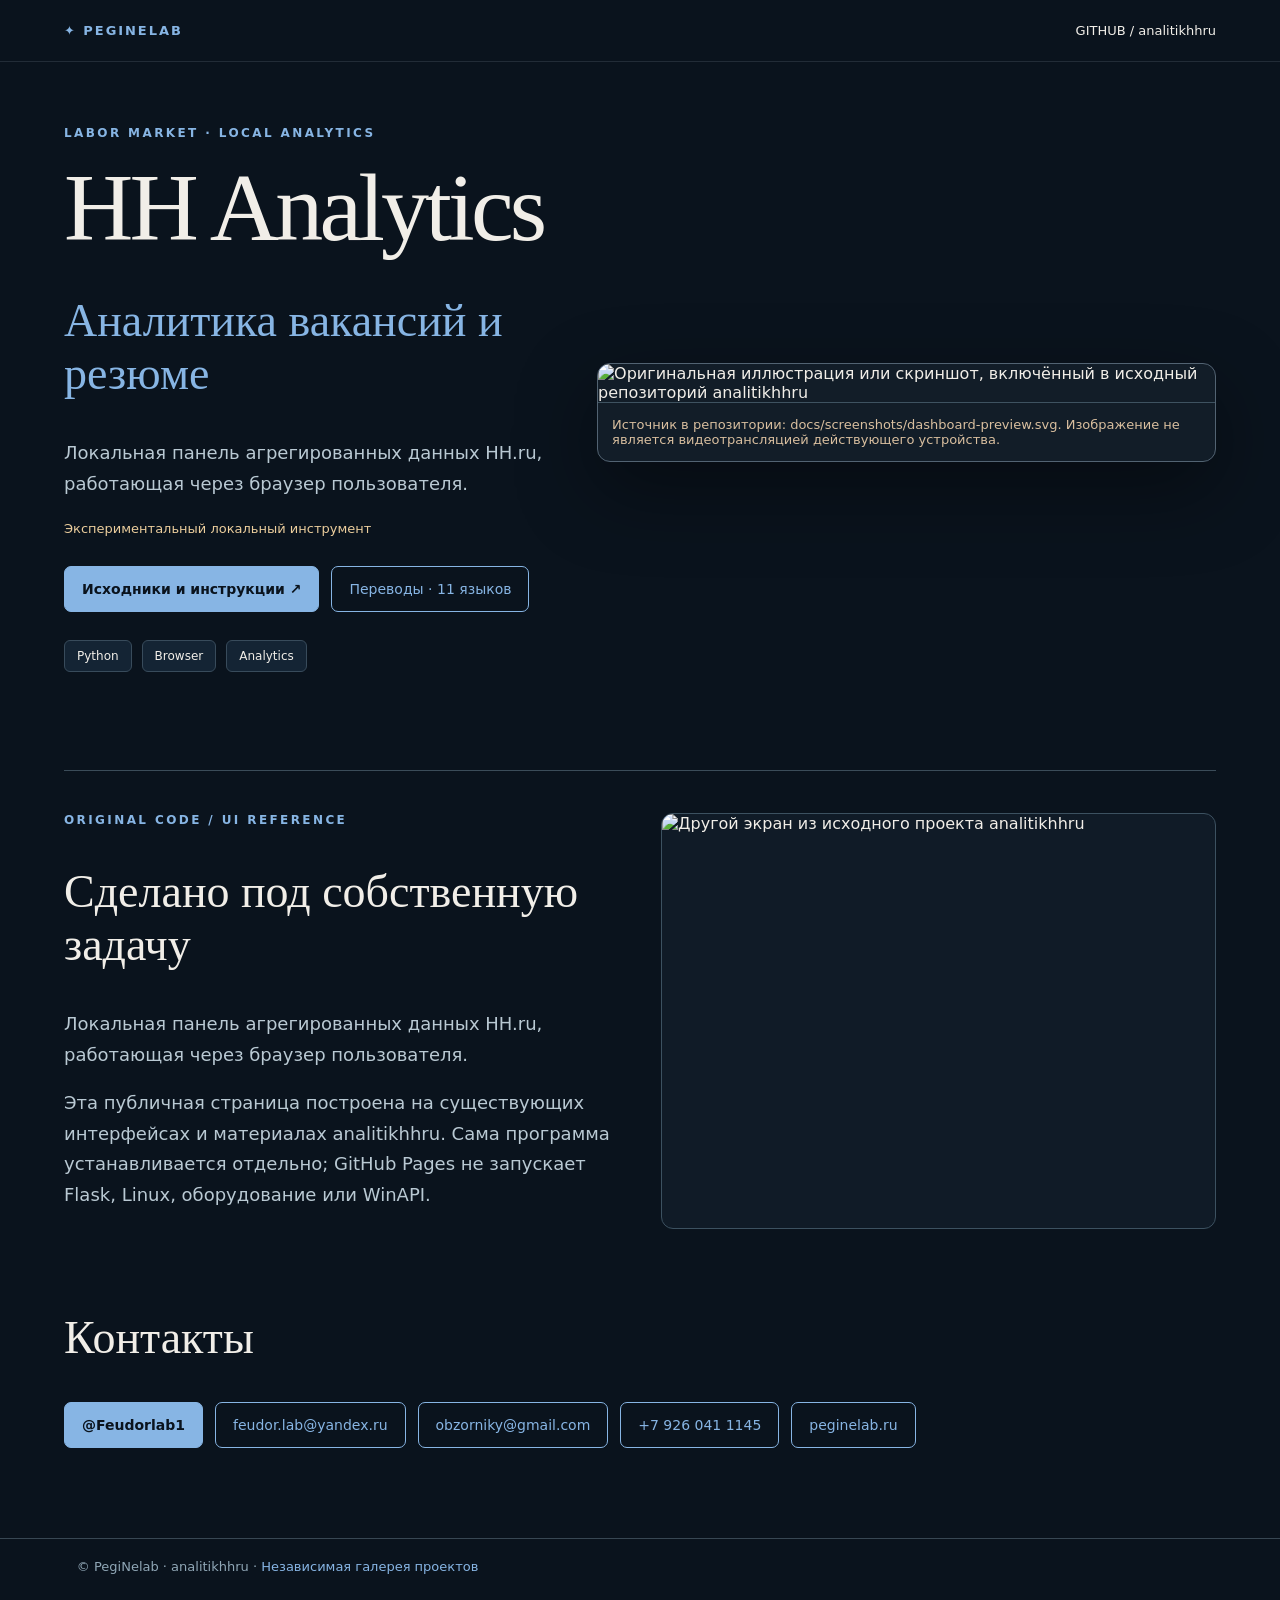
==== docs/index.html @ 3eb94704 "feat(pages): independent real UI source showcase with original screenshots and brand" ====
<!doctype html><html lang="ru"><head><meta charset="utf-8"><meta name="viewport" content="width=device-width,initial-scale=1"><title>HH Analytics — Аналитика вакансий и резюме | PegiNelab</title><meta name="description" content="Локальная панель агрегированных данных HH.ru, работающая через браузер пользователя."><meta name="robots" content="index,follow,max-image-preview:large"><link rel="canonical" href="https://musikfed.github.io/analitikhhru/"><style>
:root{--accent:#87b5e4;--bg:#0a131d;color:#f1eee8;background:var(--bg);font-family:system-ui,-apple-system,Segoe UI,sans-serif}*{box-sizing:border-box}body{margin:0}header{padding:23px clamp(20px,5vw,70px);border-bottom:1px solid #65718044;display:flex;gap:25px;justify-content:space-between;align-items:center}a{color:inherit;text-decoration:none}header strong{letter-spacing:.15em;color:var(--accent)}header a{font-size:13px}main{max-width:1340px;margin:auto;padding:clamp(22px,5vw,75px)}.eyebrow{font-size:12px;letter-spacing:.2em;color:var(--accent);font-weight:700}h1{font:400 clamp(50px,7.5vw,100px)/1 Georgia,serif;letter-spacing:-.04em;margin:20px 0}h2{font:400 clamp(27px,4vw,46px) Georgia,serif}p{line-height:1.7;color:#b9c9d3;font-size:18px}.hero{display:grid;grid-template-columns:1fr 1.25fr;align-items:center;gap:38px}.screen{background:#121d28;border:1px solid #526372;border-radius:13px;overflow:hidden;box-shadow:0 28px 80px #0006}.screen img{display:block;width:100%;height:auto;object-fit:contain}.screen-caption{font-size:13px;color:#d9bf9f;border-top:1px solid #3e5260;padding:14px}.buttons{display:flex;flex-wrap:wrap;gap:12px;margin:26px 0}.buttons a{border:1px solid var(--accent);border-radius:7px;padding:14px 17px;color:var(--accent);font-size:14px}.buttons a:first-child{background:var(--accent);color:var(--bg);font-weight:bold}.tags{display:flex;gap:10px;flex-wrap:wrap;margin:28px 0}.tags span{padding:8px 12px;border:1px solid #384b5b;background:#142434;border-radius:6px;font-size:12px}.more{border-top:1px solid #3b4c59;margin:70px 0 40px;padding:42px 0;display:grid;grid-template-columns:1fr 1fr;gap:42px}.second{width:100%;height:auto;max-height:510px;object-fit:contain;border:1px solid #3c5160;border-radius:12px;background:#101b27}footer{padding:20px 6vw 34px;color:#90a7b6;font-size:13px;border-top:1px solid #384753}footer a{color:var(--accent)}@media(max-width:900px){.hero,.more{grid-template-columns:1fr}}@media(max-width:600px){header{flex-wrap:wrap}} 
</style></head><body><header><a href="https://peginelab.ru/"><strong>✦ PEGINELAB</strong></a><a href="https://github.com/musikfed/analitikhhru">GITHUB / analitikhhru</a></header>
<main><section class="hero"><div><div class="eyebrow">LABOR MARKET · LOCAL ANALYTICS</div><h1>HH Analytics</h1><h2 style="color:var(--accent)">Аналитика вакансий и резюме</h2><p>Локальная панель агрегированных данных HH.ru, работающая через браузер пользователя.</p><p style="font-size:13px;color:#ecce9d">Экспериментальный локальный инструмент</p><div class="buttons"><a href="https://github.com/musikfed/analitikhhru">Исходники и инструкции ↗</a><a href="https://musikfed.github.io/view_my_prj/projects/analitikhhru/">Переводы · 11 языков</a></div><div class="tags"><span>Python</span><span>Browser</span><span>Analytics</span></div></div><div class="screen"><img src="https://raw.githubusercontent.com/musikfed/analitikhhru/main/webui%20%281%29.png" alt="Оригинальная иллюстрация или скриншот, включённый в исходный репозиторий analitikhhru"><div class="screen-caption">Источник в репозитории: docs/screenshots/dashboard-preview.svg. Изображение не является видеотрансляцией действующего устройства.</div></div></section>
<section class="more"><div><div class="eyebrow">ORIGINAL CODE / UI REFERENCE</div><h2>Сделано под собственную задачу</h2><p>Локальная панель агрегированных данных HH.ru, работающая через браузер пользователя.</p><p>Эта публичная страница построена на существующих интерфейсах и материалах analitikhhru. Сама программа устанавливается отдельно; GitHub Pages не запускает Flask, Linux, оборудование или WinAPI.</p></div><img class="second" src="https://raw.githubusercontent.com/musikfed/analitikhhru/main/webui%20%282%29.png" alt="Другой экран из исходного проекта analitikhhru" loading="lazy"></section>
<section><h2>Контакты</h2><div class="buttons"><a href="https://t.me/Feudorlab1">@Feudorlab1</a><a href="mailto:feudor.lab@yandex.ru">feudor.lab@yandex.ru</a><a href="mailto:obzorniky@gmail.com">obzorniky@gmail.com</a><a href="tel:+79260411145">+7 926 041 1145</a><a href="https://peginelab.ru/">peginelab.ru</a></div></section></main><footer>© PegiNelab · analitikhhru · <a href="https://musikfed.github.io/view_my_prj/">Независимая галерея проектов</a></footer></body></html>
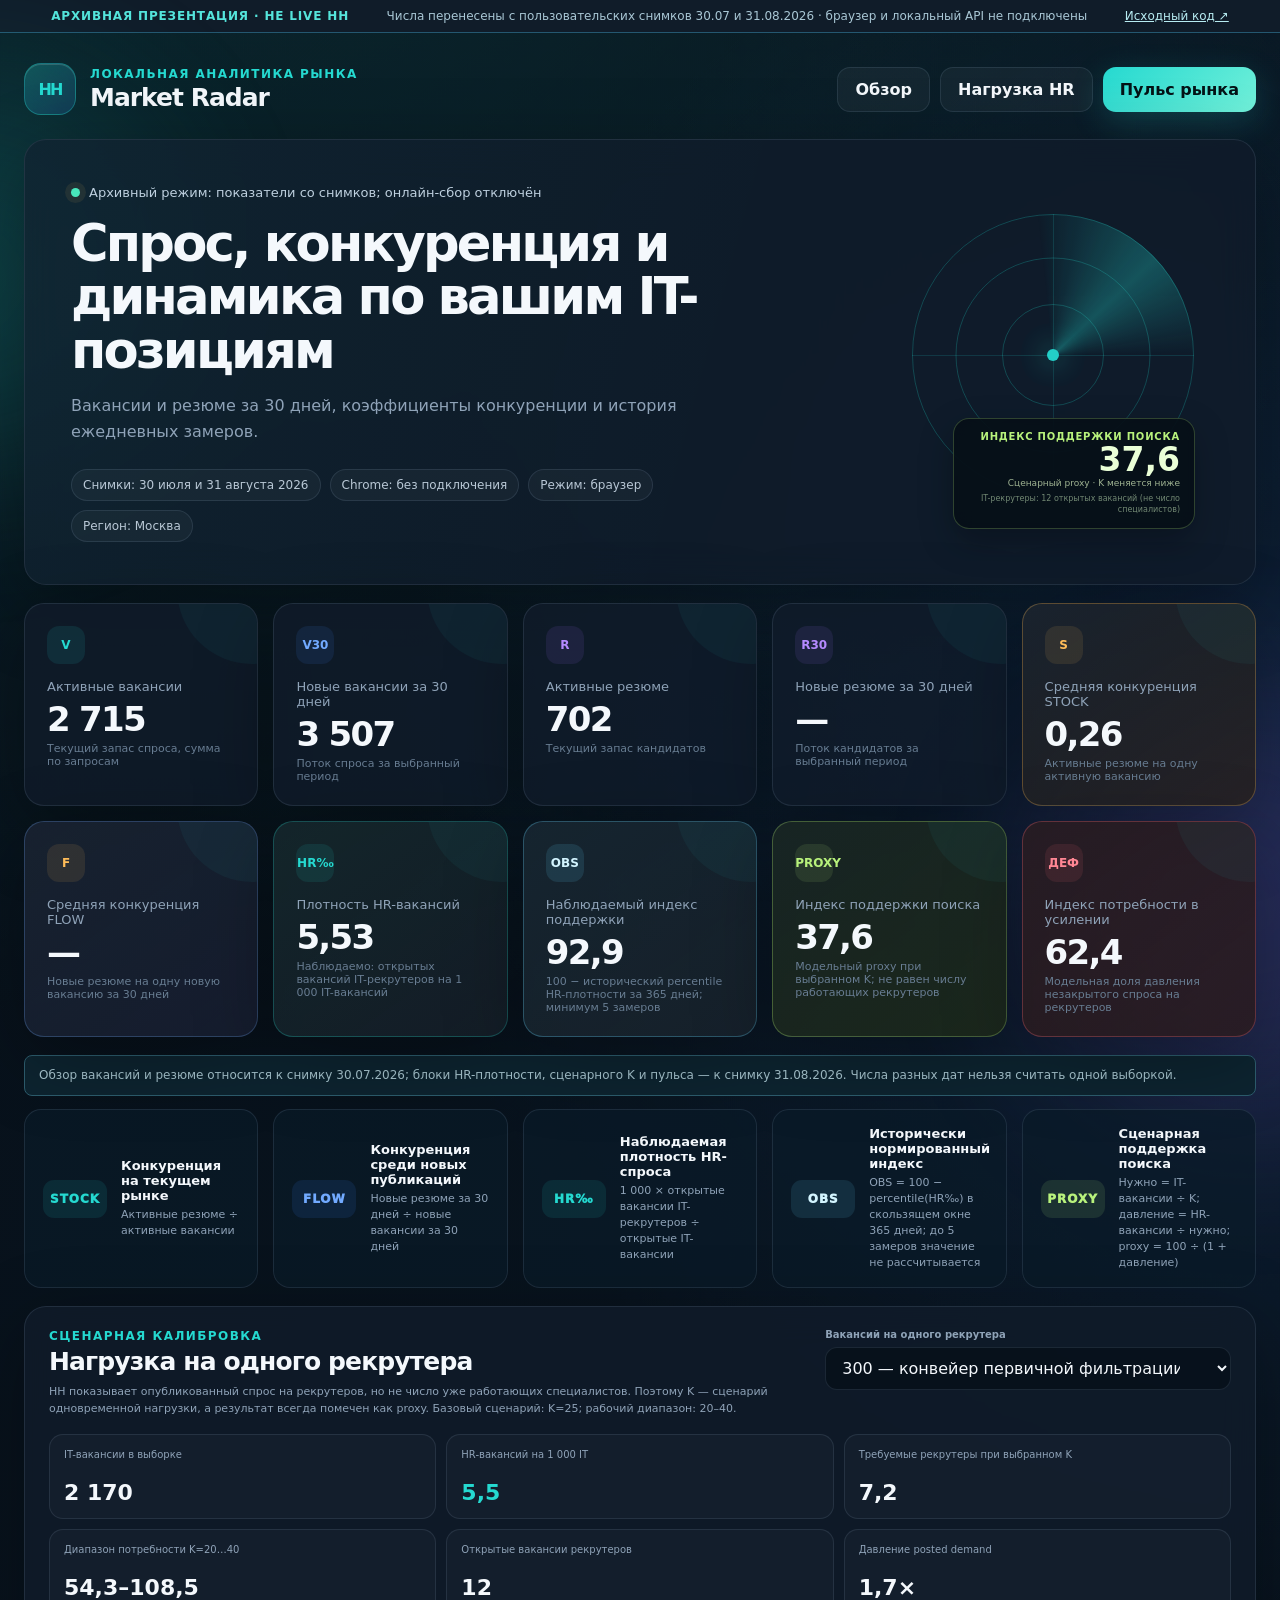
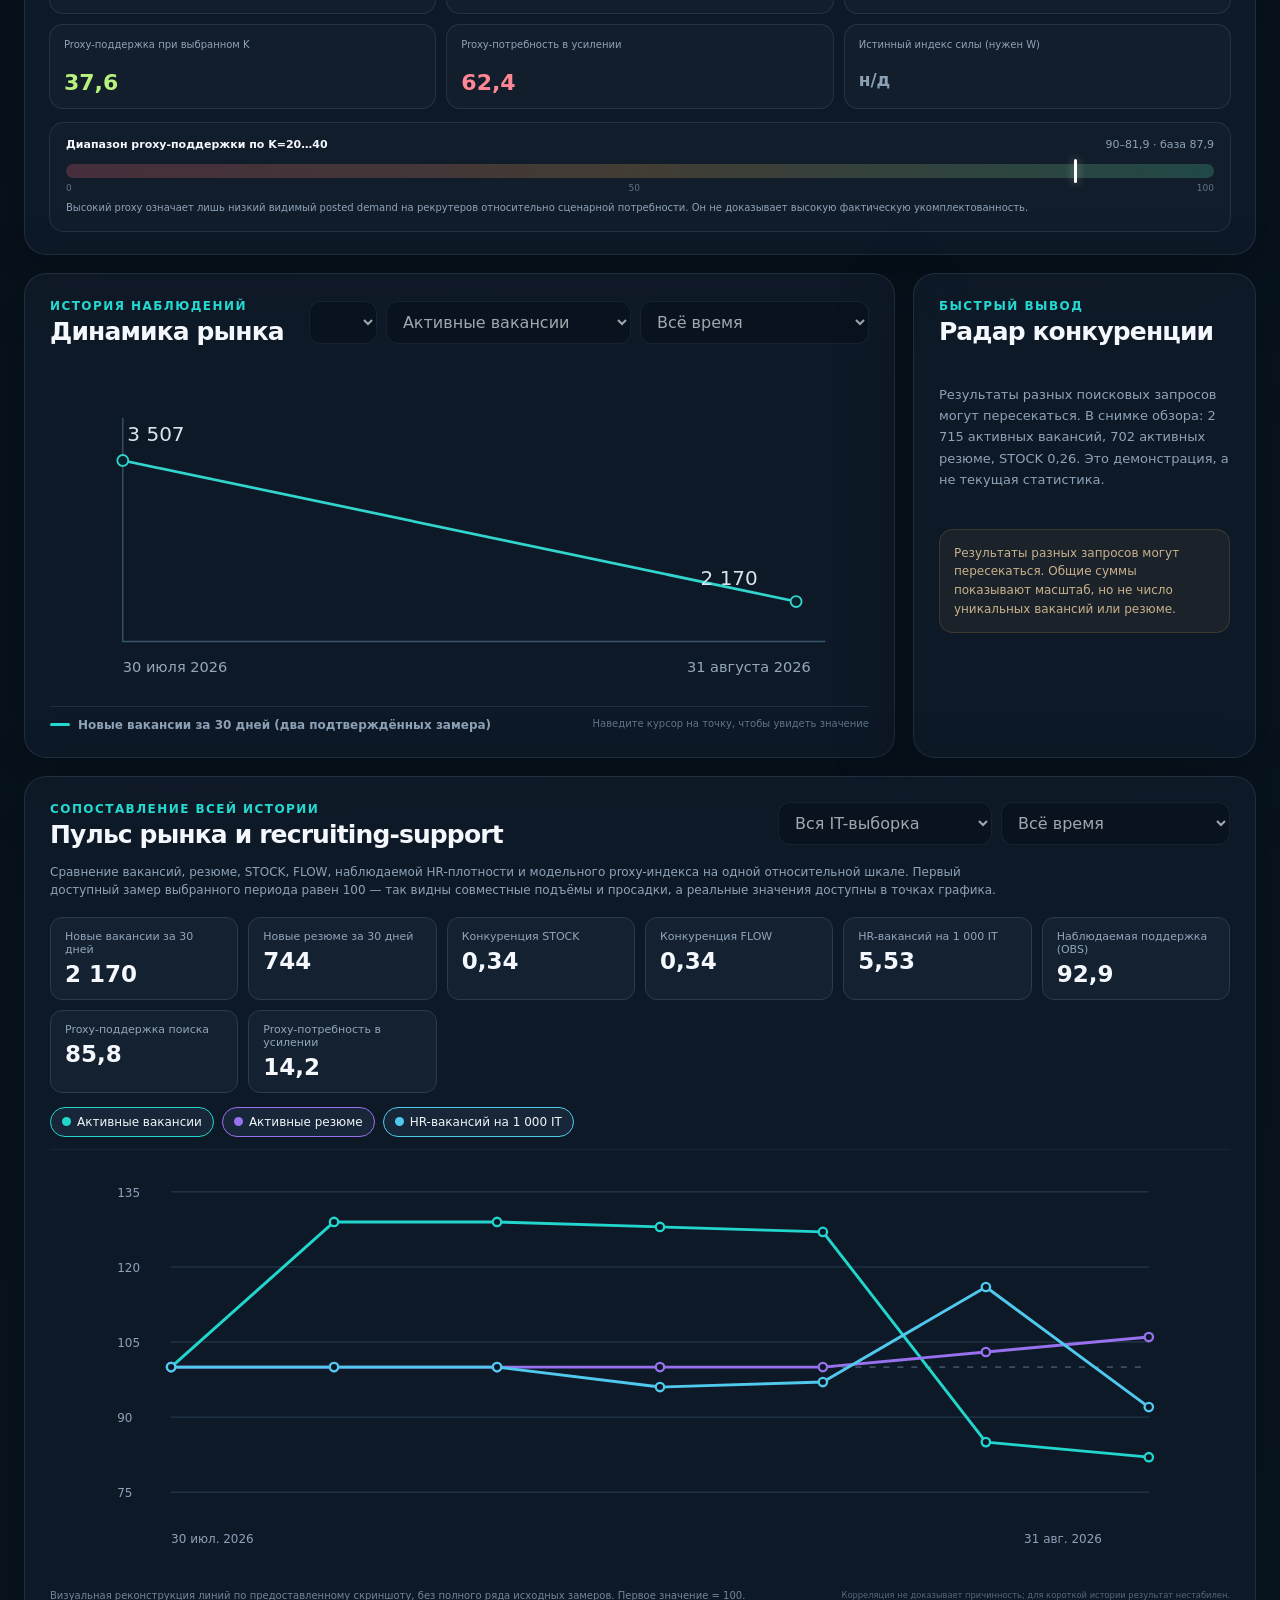
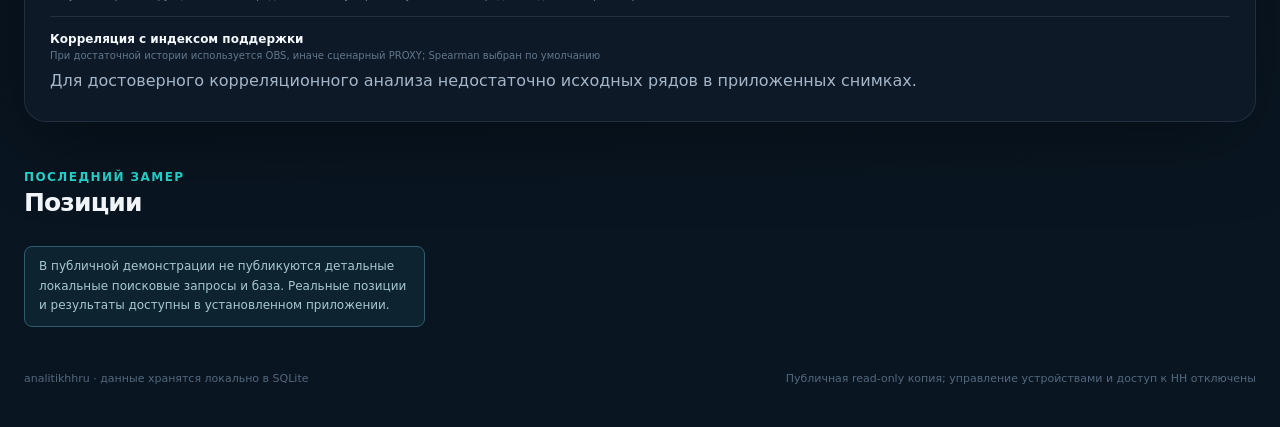
==== commit 00db80e3: "feat(pages): publish read-only HH Market Radar from actual app UI and archived screenshot metrics" ====
--- a/docs/index.html
+++ b/docs/index.html
@@ -1,6 +1,361 @@
-<!doctype html><html lang="ru"><head><meta charset="utf-8"><meta name="viewport" content="width=device-width,initial-scale=1"><title>HH Analytics — Аналитика вакансий и резюме | PegiNelab</title><meta name="description" content="Локальная панель агрегированных данных HH.ru, работающая через браузер пользователя."><meta name="robots" content="index,follow,max-image-preview:large"><link rel="canonical" href="https://musikfed.github.io/analitikhhru/"><style>
-:root{--accent:#87b5e4;--bg:#0a131d;color:#f1eee8;background:var(--bg);font-family:system-ui,-apple-system,Segoe UI,sans-serif}*{box-sizing:border-box}body{margin:0}header{padding:23px clamp(20px,5vw,70px);border-bottom:1px solid #65718044;display:flex;gap:25px;justify-content:space-between;align-items:center}a{color:inherit;text-decoration:none}header strong{letter-spacing:.15em;color:var(--accent)}header a{font-size:13px}main{max-width:1340px;margin:auto;padding:clamp(22px,5vw,75px)}.eyebrow{font-size:12px;letter-spacing:.2em;color:var(--accent);font-weight:700}h1{font:400 clamp(50px,7.5vw,100px)/1 Georgia,serif;letter-spacing:-.04em;margin:20px 0}h2{font:400 clamp(27px,4vw,46px) Georgia,serif}p{line-height:1.7;color:#b9c9d3;font-size:18px}.hero{display:grid;grid-template-columns:1fr 1.25fr;align-items:center;gap:38px}.screen{background:#121d28;border:1px solid #526372;border-radius:13px;overflow:hidden;box-shadow:0 28px 80px #0006}.screen img{display:block;width:100%;height:auto;object-fit:contain}.screen-caption{font-size:13px;color:#d9bf9f;border-top:1px solid #3e5260;padding:14px}.buttons{display:flex;flex-wrap:wrap;gap:12px;margin:26px 0}.buttons a{border:1px solid var(--accent);border-radius:7px;padding:14px 17px;color:var(--accent);font-size:14px}.buttons a:first-child{background:var(--accent);color:var(--bg);font-weight:bold}.tags{display:flex;gap:10px;flex-wrap:wrap;margin:28px 0}.tags span{padding:8px 12px;border:1px solid #384b5b;background:#142434;border-radius:6px;font-size:12px}.more{border-top:1px solid #3b4c59;margin:70px 0 40px;padding:42px 0;display:grid;grid-template-columns:1fr 1fr;gap:42px}.second{width:100%;height:auto;max-height:510px;object-fit:contain;border:1px solid #3c5160;border-radius:12px;background:#101b27}footer{padding:20px 6vw 34px;color:#90a7b6;font-size:13px;border-top:1px solid #384753}footer a{color:var(--accent)}@media(max-width:900px){.hero,.more{grid-template-columns:1fr}}@media(max-width:600px){header{flex-wrap:wrap}} 
-</style></head><body><header><a href="https://peginelab.ru/"><strong>✦ PEGINELAB</strong></a><a href="https://github.com/musikfed/analitikhhru">GITHUB / analitikhhru</a></header>
-<main><section class="hero"><div><div class="eyebrow">LABOR MARKET · LOCAL ANALYTICS</div><h1>HH Analytics</h1><h2 style="color:var(--accent)">Аналитика вакансий и резюме</h2><p>Локальная панель агрегированных данных HH.ru, работающая через браузер пользователя.</p><p style="font-size:13px;color:#ecce9d">Экспериментальный локальный инструмент</p><div class="buttons"><a href="https://github.com/musikfed/analitikhhru">Исходники и инструкции ↗</a><a href="https://musikfed.github.io/view_my_prj/projects/analitikhhru/">Переводы · 11 языков</a></div><div class="tags"><span>Python</span><span>Browser</span><span>Analytics</span></div></div><div class="screen"><img src="https://raw.githubusercontent.com/musikfed/analitikhhru/main/webui%20%281%29.png" alt="Оригинальная иллюстрация или скриншот, включённый в исходный репозиторий analitikhhru"><div class="screen-caption">Источник в репозитории: docs/screenshots/dashboard-preview.svg. Изображение не является видеотрансляцией действующего устройства.</div></div></section>
-<section class="more"><div><div class="eyebrow">ORIGINAL CODE / UI REFERENCE</div><h2>Сделано под собственную задачу</h2><p>Локальная панель агрегированных данных HH.ru, работающая через браузер пользователя.</p><p>Эта публичная страница построена на существующих интерфейсах и материалах analitikhhru. Сама программа устанавливается отдельно; GitHub Pages не запускает Flask, Linux, оборудование или WinAPI.</p></div><img class="second" src="https://raw.githubusercontent.com/musikfed/analitikhhru/main/webui%20%282%29.png" alt="Другой экран из исходного проекта analitikhhru" loading="lazy"></section>
-<section><h2>Контакты</h2><div class="buttons"><a href="https://t.me/Feudorlab1">@Feudorlab1</a><a href="mailto:feudor.lab@yandex.ru">feudor.lab@yandex.ru</a><a href="mailto:obzorniky@gmail.com">obzorniky@gmail.com</a><a href="tel:+79260411145">+7 926 041 1145</a><a href="https://peginelab.ru/">peginelab.ru</a></div></section></main><footer>© PegiNelab · analitikhhru · <a href="https://musikfed.github.io/view_my_prj/">Независимая галерея проектов</a></footer></body></html>+<!doctype html>
+<html lang="ru">
+<head>
+  <meta charset="utf-8">
+  <meta name="viewport" content="width=device-width, initial-scale=1">
+  <meta name="color-scheme" content="dark">
+  <title>HH Market Radar — реальная панель / архивный просмотр</title><meta name="description" content="Интерактивная read-only демонстрация HH Market Radar на исходной HTML/CSS-разметке приложения. Показатели из архивных снимков 2026 года."><link rel="canonical" href="https://musikfed.github.io/analitikhhru/">
+  <link rel="stylesheet" href="./assets/app.css">
+</head>
+<body class="snapshot-demo"><div class="snapshot-banner"><strong>АРХИВНАЯ ПРЕЗЕНТАЦИЯ · НЕ LIVE HH</strong><span>Числа перенесены с пользовательских снимков 30.07 и 31.08.2026 · браузер и локальный API не подключены</span><a href="https://github.com/musikfed/analitikhhru">Исходный код ↗</a></div>
+  <div class="ambient ambient-one"></div>
+  <div class="ambient ambient-two"></div>
+
+  <main class="shell">
+    <header class="topbar">
+      <div class="brand-wrap">
+        <div class="logo" aria-hidden="true"><span>HH</span></div>
+        <div>
+          <div class="eyebrow">Локальная аналитика рынка</div>
+          <h1>Market Radar</h1>
+        </div>
+      </div>
+      <div class="top-actions"><a class="button button-ghost" href="#overview">Обзор</a><a class="button button-ghost" href="#capacity">Нагрузка HR</a><a class="button button-primary" href="#pulse">Пульс рынка</a></div></header>
+
+    <section class="hero panel" id="overview">
+      <div class="hero-copy">
+        <div class="status-line">
+          <span class="status-dot" id="statusDot"></span>
+          <span id="statusText">Подключение к локальному серверу…</span>
+        </div>
+        <h2>Спрос, конкуренция и динамика по вашим IT-позициям</h2>
+        <p>Вакансии и резюме за 30 дней, коэффициенты конкуренции и история ежедневных замеров.</p>
+        <div class="hero-meta">
+          <span class="chip" id="lastUpdated">Последний замер: —</span>
+          <span class="chip" id="browserStatus">Chrome-профиль: проверка…</span>
+          <span class="chip">Режим: браузер</span>
+          <span class="chip">Регион: Москва</span>
+        </div>
+      </div>
+      <div class="radar-stage">
+        <div class="radar-art" aria-hidden="true">
+          <div class="radar-ring ring-1"></div>
+          <div class="radar-ring ring-2"></div>
+          <div class="radar-ring ring-3"></div>
+          <div class="radar-sweep"></div>
+          <div class="radar-core"></div>
+        </div>
+        <div class="force-index-hud">
+          <span>Индекс поддержки поиска</span>
+          <strong id="searchSupportHud">—</strong>
+          <small id="searchForceStatus">Модельный показатель · истинная мощность неизвестна</small>
+          <em id="searchForceRecruiters">IT-рекрутеры: —</em>
+        </div>
+      </div>
+    </section>
+
+    <section class="config-warning panel hidden" id="configWarning">
+      <div>
+        <strong>Сначала откройте Chrome и войдите в HH</strong>
+        <span>Пароль вводится только на официальной странице hh.ru. После входа полностью закройте окно Chrome.</span>
+      </div>
+      <button class="button button-primary" type="button" id="warningSettingsButton">Подключить HH</button>
+    </section>
+
+    <section class="progress-wrap panel hidden" id="progressPanel">
+      <div class="progress-head">
+        <div>
+          <strong id="progressTitle">Собираю данные</strong>
+          <span id="progressMessage">Подготовка…</span>
+        </div>
+        <span id="progressCount">0 / 0</span>
+      </div>
+      <div class="progress-track"><div class="progress-bar" id="progressBar"></div></div>
+    </section>
+
+    <section class="kpi-grid" id="kpiGrid">
+      <article class="kpi-card">
+        <div class="kpi-icon cyan">V</div>
+        <div class="kpi-label">Активные вакансии</div>
+        <div class="kpi-value skeleton" data-kpi="vacancy_active_now">—</div>
+        <div class="kpi-note">Текущий запас спроса, сумма по запросам</div>
+      </article>
+      <article class="kpi-card">
+        <div class="kpi-icon blue">V30</div>
+        <div class="kpi-label">Новые вакансии за 30 дней</div>
+        <div class="kpi-value skeleton" data-kpi="vacancy_published_30d">—</div>
+        <div class="kpi-note">Поток спроса за выбранный период</div>
+      </article>
+      <article class="kpi-card">
+        <div class="kpi-icon violet">R</div>
+        <div class="kpi-label">Активные резюме</div>
+        <div class="kpi-value skeleton" data-kpi="resume_active_now">—</div>
+        <div class="kpi-note">Текущий запас кандидатов</div>
+      </article>
+      <article class="kpi-card">
+        <div class="kpi-icon violet">R30</div>
+        <div class="kpi-label">Новые резюме за 30 дней</div>
+        <div class="kpi-value skeleton" data-kpi="resume_active_published_30d">—</div>
+        <div class="kpi-note">Поток кандидатов за выбранный период</div>
+      </article>
+      <article class="kpi-card featured">
+        <div class="kpi-icon amber">S</div>
+        <div class="kpi-label">Средняя конкуренция STOCK</div>
+        <div class="kpi-value skeleton" data-kpi="competition_stock_average">—</div>
+        <div class="kpi-note">Активные резюме на одну активную вакансию</div>
+      </article>
+      <article class="kpi-card featured flow-card">
+        <div class="kpi-icon amber">F</div>
+        <div class="kpi-label">Средняя конкуренция FLOW</div>
+        <div class="kpi-value skeleton" data-kpi="competition_flow_average">—</div>
+        <div class="kpi-note">Новые резюме на одну новую вакансию за 30 дней</div>
+      </article>
+      <article class="kpi-card featured density-card">
+        <div class="kpi-icon density">HR‰</div>
+        <div class="kpi-label">Плотность HR-вакансий</div>
+        <div class="kpi-value skeleton" data-kpi="hr_vacancy_density">—</div>
+        <div class="kpi-note">Наблюдаемо: открытых вакансий IT-рекрутеров на 1 000 IT-вакансий</div>
+      </article>
+      <article class="kpi-card featured observed-card">
+        <div class="kpi-icon observed">OBS</div>
+        <div class="kpi-label">Наблюдаемый индекс поддержки</div>
+        <div class="kpi-value skeleton" data-kpi="observed_support_score">—</div>
+        <div class="kpi-note">100 − исторический percentile HR-плотности за 365 дней; минимум 5 замеров</div>
+      </article>
+      <article class="kpi-card featured force-card">
+        <div class="kpi-icon force">PROXY</div>
+        <div class="kpi-label">Индекс поддержки поиска</div>
+        <div class="kpi-value skeleton" data-kpi="proxy_support_index">—</div>
+        <div class="kpi-note">Модельный proxy при выбранном K; не равен числу работающих рекрутеров</div>
+      </article>
+      <article class="kpi-card featured deficit-card">
+        <div class="kpi-icon deficit">ДЕФ</div>
+        <div class="kpi-label">Индекс потребности в усилении</div>
+        <div class="kpi-value skeleton" data-kpi="proxy_deficit_index">—</div>
+        <div class="kpi-note">Модельная доля давления незакрытого спроса на рекрутеров</div>
+      </article>
+    </section>
+
+    <section class="formula-grid" aria-label="Формулы коэффициентов конкуренции">
+      <article class="formula-card stock-formula">
+        <div class="formula-tag">STOCK</div>
+        <div>
+          <strong>Конкуренция на текущем рынке</strong>
+          <span>Активные резюме ÷ активные вакансии</span>
+        </div>
+      </article>
+      <article class="formula-card flow-formula">
+        <div class="formula-tag">FLOW</div>
+        <div>
+          <strong>Конкуренция среди новых публикаций</strong>
+          <span>Новые резюме за 30 дней ÷ новые вакансии за 30 дней</span>
+        </div>
+      </article>
+      <article class="formula-card density-formula">
+        <div class="formula-tag">HR‰</div>
+        <div>
+          <strong>Наблюдаемая плотность HR-спроса</strong>
+          <span>1 000 × открытые вакансии IT-рекрутеров ÷ открытые IT-вакансии</span>
+        </div>
+      </article>
+      <article class="formula-card observed-formula">
+        <div class="formula-tag">OBS</div>
+        <div>
+          <strong>Исторически нормированный индекс</strong>
+          <span>OBS = 100 − percentile(HR‰) в скользящем окне 365 дней; до 5 замеров значение не рассчитывается</span>
+        </div>
+      </article>
+      <article class="formula-card force-formula">
+        <div class="formula-tag">PROXY</div>
+        <div>
+          <strong>Сценарная поддержка поиска</strong>
+          <span>Нужно = IT-вакансии ÷ K; давление = HR-вакансии ÷ нужно; proxy = 100 ÷ (1 + давление)</span>
+        </div>
+      </article>
+    </section>
+
+    <section id="capacity" class="panel force-model-panel" aria-labelledby="forceModelTitle">
+      <div class="force-model-head">
+        <div>
+          <div class="eyebrow">Сценарная калибровка</div>
+          <h3 id="forceModelTitle">Нагрузка на одного рекрутера</h3>
+          <p>HH показывает опубликованный спрос на рекрутеров, но не число уже работающих специалистов. Поэтому K — сценарий одновременной нагрузки, а результат всегда помечен как proxy. Базовый сценарий: K=25; рабочий диапазон: 20–40.</p>
+        </div>
+        <label class="capacity-control">
+          <span>Вакансий на одного рекрутера</span>
+          <select id="capacitySelect" aria-label="Норма вакансий на одного рекрутера">
+            <option value="15">15 — high-touch / нишевые роли</option>
+            <option value="20">20 — сложный IT, активный сорсинг</option>
+            <option value="25">25 — базовый IT-сценарий</option>
+            <option value="30">30 — умеренно высокая нагрузка</option>
+            <option value="40">40 — стрессовый сценарий</option>
+            <option value="60">60 — массовый / автоматизированный</option>
+            <option value="100">100 — legacy-сравнение</option>
+            <option value="300">300 — конвейер первичной фильтрации</option>
+          </select>
+        </label>
+      </div>
+      <div class="force-model-grid">
+        <div class="model-stat"><span>IT-вакансии в выборке</span><strong id="modelTargetVacancies">—</strong></div>
+        <div class="model-stat density"><span>HR-вакансий на 1 000 IT</span><strong id="modelHrDensity">—</strong></div>
+        <div class="model-stat"><span>Требуемые рекрутеры при выбранном K</span><strong id="modelRequiredRecruiters">—</strong></div>
+        <div class="model-stat"><span>Диапазон потребности K=20…40</span><strong id="modelRequiredRange">—</strong></div>
+        <div class="model-stat"><span>Открытые вакансии рекрутеров</span><strong id="modelOpenRecruiterVacancies">—</strong></div>
+        <div class="model-stat"><span>Давление posted demand</span><strong id="modelRecruitingPressure">—</strong></div>
+        <div class="model-stat force"><span>Proxy-поддержка при выбранном K</span><strong id="modelForceIndex">—</strong></div>
+        <div class="model-stat deficit"><span>Proxy-потребность в усилении</span><strong id="modelDeficitIndex">—</strong></div>
+        <div class="model-stat unavailable"><span>Истинный индекс силы (нужен W)</span><strong id="modelTrueIndex">н/д</strong></div>
+      </div>
+      <div class="scenario-band-card">
+        <div class="scenario-band-head"><strong>Диапазон proxy-поддержки по K=20…40</strong><span id="modelProxyRange">—</span></div>
+        <div class="scenario-track" aria-label="Диапазон сценарного proxy-индекса">
+          <div class="scenario-range" id="scenarioRange"></div>
+          <div class="scenario-marker" id="scenarioBaseMarker" title="Базовый K=25"></div>
+        </div>
+        <div class="scenario-axis"><span>0</span><span>50</span><span>100</span></div>
+        <p>Высокий proxy означает лишь низкий видимый posted demand на рекрутеров относительно сценарной потребности. Он не доказывает высокую фактическую укомплектованность.</p>
+      </div>
+    </section>
+
+    <section class="workspace-grid">
+      <article class="panel chart-panel">
+        <div class="section-head">
+          <div>
+            <div class="eyebrow">История наблюдений</div>
+            <h3>Динамика рынка</h3>
+          </div>
+          <div class="chart-controls">
+            <select id="querySelect" aria-label="Специальность"></select>
+            <select id="metricSelect" aria-label="Показатель">
+              <option value="vacancy_active_now">Активные вакансии</option>
+              <option value="vacancy_published_30d">Новые вакансии за 30 дней</option>
+              <option value="resume_active_now">Активные резюме</option>
+              <option value="resume_active_published_30d">Новые резюме за 30 дней</option>
+              <option value="competition_stock">Конкуренция STOCK</option>
+              <option value="competition_flow">Конкуренция FLOW за 30 дней</option>
+            </select>
+            <select id="historyRangeSelect" aria-label="Период истории">
+              <option value="1d">Последние 24 часа</option>
+              <option value="7d">Последние 7 дней</option>
+              <option value="all" selected>Всё время</option>
+            </select>
+          </div>
+        </div>
+        <div class="chart-wrap" id="chartWrap">
+          <svg id="historyChart" viewBox="0 0 900 340" role="img" aria-label="График динамики"></svg>
+          <div class="chart-empty hidden" id="chartEmpty">Для графика нужны замеры хотя бы за две даты.</div>
+        </div>
+        <div class="chart-legend">
+          <span><i></i><b id="chartLegend">Показатель</b></span>
+          <small>Наведите курсор на точку, чтобы увидеть значение</small>
+        </div>
+      </article>
+
+      <aside class="panel insight-panel">
+        <div class="eyebrow">Быстрый вывод</div>
+        <h3>Радар конкуренции</h3>
+        <div id="insights" class="insights"></div>
+        <div class="notice">
+          Результаты разных запросов могут пересекаться. Общие суммы показывают масштаб, но не число уникальных вакансий или резюме.
+        </div>
+      </aside>
+    </section>
+
+    <section id="pulse" class="panel pulse-panel" aria-labelledby="pulseTitle">
+      <div class="section-head pulse-head">
+        <div>
+          <div class="eyebrow">Сопоставление всей истории</div>
+          <h3 id="pulseTitle">Пульс рынка и recruiting-support</h3>
+        </div>
+        <div class="chart-controls pulse-controls">
+          <select id="pulseScopeSelect" aria-label="Срез аналитики">
+            <option value="market">Вся IT-выборка</option>
+            <option value="hr">HR / IT-рекрутинг</option>
+          </select>
+          <select id="pulseRangeSelect" aria-label="Период пульса">
+            <option value="1d">Последние 24 часа</option>
+            <option value="7d">Последние 7 дней</option>
+            <option value="all" selected>Всё время</option>
+          </select>
+        </div>
+      </div>
+
+      <p class="pulse-intro">
+        Сравнение вакансий, резюме, STOCK, FLOW, наблюдаемой HR-плотности и модельного proxy-индекса на одной относительной шкале.
+        Первый доступный замер выбранного периода равен 100 — так видны совместные подъёмы и просадки,
+        а реальные значения доступны в точках графика.
+      </p>
+
+      <div class="pulse-latest" id="pulseLatest"></div>
+      <div class="series-toggles" id="pulseSeriesToggles" aria-label="Линии графика"></div>
+
+      <div class="pulse-chart-wrap">
+        <svg id="pulseChart" viewBox="0 0 1100 430" role="img" aria-label="Сравнительный график пульса рынка и HR"></svg>
+        <div class="chart-empty hidden" id="pulseEmpty">Для сравнения нужны сохранённые замеры.</div>
+      </div>
+
+      <div class="pulse-foot">
+        <span id="pulseCoverageNote">Связь рассчитывается только по доступным совпадающим или лагированным замерам.</span>
+        <small>Корреляция не доказывает причинность; для короткой истории результат нестабилен.</small>
+      </div>
+
+      <div class="correlation-section">
+        <div class="correlation-title">
+          <div><strong>Корреляция с индексом поддержки</strong><span>При достаточной истории используется OBS, иначе сценарный PROXY; Spearman выбран по умолчанию</span></div>
+          <div class="correlation-controls">
+            <select id="correlationMethodSelect" aria-label="Метод корреляции">
+              <option value="spearman" selected>Spearman</option>
+              <option value="pearson">Pearson</option>
+            </select>
+            <select id="correlationLagSelect" aria-label="Лаг корреляции">
+              <option value="0" selected>Лаг 0 дней</option>
+              <option value="7">Proxy опережает на 7 дней</option>
+              <option value="14">Proxy опережает на 14 дней</option>
+              <option value="30">Proxy опережает на 30 дней</option>
+            </select>
+          </div>
+        </div>
+        <div class="correlation-grid" id="pulseCorrelations"></div>
+      </div>
+    </section>
+
+    <section class="positions-section" id="positions">
+      <div class="section-head positions-head">
+        <div>
+          <div class="eyebrow">Последний замер</div>
+          <h3>Позиции</h3>
+        </div>
+        <label class="search-box">
+          <span>⌕</span>
+          <input id="positionSearch" type="search" placeholder="Фильтр по названию">
+        </label>
+      </div>
+      <div class="position-grid" id="positionGrid"></div>
+      <div class="empty-state hidden" id="emptyState">
+        <div class="empty-icon">↻</div>
+        <h3>Данных пока нет</h3>
+        <p>Подробные результаты позиций есть только в локальной базе.</p>
+        <button class="button button-primary" type="button" id="emptyCollectButton">Выполнить первый сбор</button>
+      </div>
+    </section>
+
+    <section class="panel error-panel hidden" id="errorPanel">
+      <div class="section-head">
+        <div>
+          <div class="eyebrow">Диагностика</div>
+          <h3>Предупреждения браузерного сбора</h3>
+        </div>
+      </div>
+      <div id="errorList"></div>
+    </section>
+
+    <footer>
+      <span>analitikhhru · данные хранятся локально в SQLite</span>
+      <span>Публичная read-only копия; управление устройствами и доступ к HH отключены</span>
+    </footer>
+  </main>
+
+  
+  <script defer src="./assets/snapshot.js"></script>
+</body>
+</html>
--- a/docs/assets/app.css
+++ b/docs/assets/app.css
@@ -0,0 +1,441 @@
+:root {
+  --bg: #071019;
+  --panel: rgba(16, 28, 42, 0.82);
+  --panel-strong: rgba(18, 33, 49, 0.96);
+  --line: rgba(148, 177, 206, 0.14);
+  --text: #f4f8fc;
+  --muted: #8fa3b8;
+  --cyan: #25d9d0;
+  --blue: #398cff;
+  --violet: #9b6cff;
+  --amber: #ffbd59;
+  --green: #53e3a6;
+  --red: #ff6b7a;
+  --radius: 22px;
+  --shadow: 0 22px 80px rgba(0, 0, 0, 0.30);
+  font-family: Inter, ui-sans-serif, system-ui, -apple-system, BlinkMacSystemFont, "Segoe UI", sans-serif;
+}
+
+* { box-sizing: border-box; }
+html { min-width: 320px; background: var(--bg); }
+body {
+  margin: 0;
+  min-height: 100vh;
+  color: var(--text);
+  background:
+    radial-gradient(circle at 15% -10%, rgba(37, 217, 208, 0.12), transparent 34%),
+    radial-gradient(circle at 100% 20%, rgba(57, 140, 255, 0.12), transparent 28%),
+    linear-gradient(145deg, #071019 0%, #08131e 48%, #091622 100%);
+  overflow-x: hidden;
+}
+
+button, input, select { font: inherit; }
+button, a { -webkit-tap-highlight-color: transparent; }
+a { color: inherit; text-decoration: none; }
+
+.ambient { position: fixed; border-radius: 50%; filter: blur(90px); pointer-events: none; opacity: .18; }
+.ambient-one { width: 380px; height: 380px; background: var(--cyan); top: 10%; left: -220px; }
+.ambient-two { width: 420px; height: 420px; background: var(--violet); bottom: -220px; right: -180px; }
+
+.shell { width: min(1480px, calc(100% - 48px)); margin: 0 auto; padding: 30px 0 42px; position: relative; z-index: 1; }
+.topbar { display: flex; align-items: center; justify-content: space-between; gap: 20px; margin-bottom: 24px; }
+.brand-wrap { display: flex; align-items: center; gap: 14px; }
+.logo {
+  width: 52px; height: 52px; border-radius: 17px; display: grid; place-items: center;
+  background: linear-gradient(145deg, rgba(37,217,208,.26), rgba(57,140,255,.17));
+  border: 1px solid rgba(37,217,208,.34); box-shadow: inset 0 1px 0 rgba(255,255,255,.14);
+}
+.logo span { font-weight: 900; letter-spacing: -2px; color: var(--cyan); }
+.eyebrow { color: var(--cyan); font-size: 12px; font-weight: 800; letter-spacing: .12em; text-transform: uppercase; }
+h1 { margin: 2px 0 0; font-size: 25px; letter-spacing: -.04em; }
+h2 { margin: 16px 0 10px; font-size: clamp(31px, 4vw, 52px); line-height: 1.04; letter-spacing: -.055em; max-width: 820px; }
+h3 { margin: 4px 0 0; font-size: 25px; letter-spacing: -.035em; }
+p { color: var(--muted); line-height: 1.65; }
+
+.top-actions { display: flex; gap: 10px; }
+.button {
+  border: 0; border-radius: 13px; padding: 12px 17px; font-weight: 800; cursor: pointer;
+  display: inline-flex; align-items: center; justify-content: center; gap: 9px; transition: .2s ease;
+}
+.button:hover { transform: translateY(-1px); }
+.button:disabled { opacity: .55; cursor: not-allowed; transform: none; }
+.button-primary { color: #041316; background: linear-gradient(135deg, var(--cyan), #72f0d9); box-shadow: 0 10px 34px rgba(37,217,208,.2); }
+.button-ghost { color: var(--text); background: rgba(255,255,255,.045); border: 1px solid var(--line); }
+.button-icon { font-size: 18px; line-height: 1; }
+.button.loading .button-icon { animation: spin 1s linear infinite; }
+@keyframes spin { to { transform: rotate(360deg); } }
+
+.panel { background: var(--panel); border: 1px solid var(--line); border-radius: var(--radius); box-shadow: var(--shadow); backdrop-filter: blur(18px); }
+.hero { min-height: 320px; padding: 42px 46px; display: flex; align-items: center; justify-content: space-between; overflow: hidden; position: relative; }
+.hero::before { content: ""; position: absolute; inset: 0; background: linear-gradient(105deg, rgba(37,217,208,.04), transparent 58%); pointer-events: none; }
+.hero-copy { position: relative; z-index: 2; }
+.hero-copy > p { max-width: 720px; font-size: 16px; }
+.status-line { display: inline-flex; align-items: center; gap: 9px; color: #bed0df; font-size: 13px; }
+.status-dot { width: 9px; height: 9px; border-radius: 50%; background: var(--amber); box-shadow: 0 0 0 6px rgba(255,189,89,.08); }
+.status-dot.ok { background: var(--green); box-shadow: 0 0 0 6px rgba(83,227,166,.08); }
+.status-dot.error { background: var(--red); box-shadow: 0 0 0 6px rgba(255,107,122,.08); }
+.hero-meta { display: flex; flex-wrap: wrap; gap: 9px; margin-top: 23px; }
+.chip { padding: 8px 11px; border: 1px solid var(--line); background: rgba(255,255,255,.035); color: #b9c8d6; border-radius: 999px; font-size: 12px; }
+
+.radar-stage { width: 430px; height: 330px; position: relative; flex: 0 0 430px; margin-right: 6px; }
+.radar-art { width: 300px; height: 300px; position: absolute; right: 0; top: 8px; opacity: .95; }
+.radar-ring { position: absolute; border: 1px solid rgba(37,217,208,.25); border-radius: 50%; inset: 50%; transform: translate(-50%, -50%); }
+.ring-1 { width: 94%; height: 94%; }
+.ring-2 { width: 65%; height: 65%; }
+.ring-3 { width: 34%; height: 34%; }
+.radar-art::before, .radar-art::after { content: ""; position: absolute; background: rgba(37,217,208,.16); }
+.radar-art::before { width: 1px; height: 94%; left: 50%; top: 3%; }
+.radar-art::after { height: 1px; width: 94%; top: 50%; left: 3%; }
+.radar-sweep {
+  position: absolute; inset: 3%; border-radius: 50%;
+  background: conic-gradient(from 90deg, transparent 0 73%, rgba(37,217,208,.32) 88%, transparent 100%);
+  animation: radar 5s linear infinite;
+}
+.radar-core { position: absolute; width: 12px; height: 12px; border-radius: 50%; background: var(--cyan); box-shadow: 0 0 28px var(--cyan); left: calc(50% - 6px); top: calc(50% - 6px); }
+@keyframes radar { to { transform: rotate(360deg); } }
+
+.progress-wrap { margin-top: 16px; padding: 18px 22px; }
+.progress-head { display: flex; justify-content: space-between; gap: 20px; margin-bottom: 12px; }
+.progress-head strong { display: block; font-size: 14px; }
+.progress-head span { color: var(--muted); font-size: 12px; }
+.progress-track { height: 7px; border-radius: 10px; background: rgba(255,255,255,.06); overflow: hidden; }
+.progress-bar { height: 100%; width: 0; background: linear-gradient(90deg, var(--cyan), var(--blue)); border-radius: inherit; transition: width .3s ease; }
+
+.kpi-grid { display: grid; grid-template-columns: repeat(auto-fit, minmax(210px, 1fr)); gap: 15px; margin: 18px 0; }
+.kpi-card { min-height: 172px; padding: 22px; border-radius: 20px; background: var(--panel); border: 1px solid var(--line); box-shadow: var(--shadow); position: relative; overflow: hidden; }
+.kpi-card::after { content: ""; position: absolute; width: 150px; height: 150px; border-radius: 50%; top: -90px; right: -70px; background: rgba(37,217,208,.05); }
+.kpi-card.featured { border-color: rgba(255,189,89,.28); background: linear-gradient(145deg, rgba(26,35,46,.96), rgba(39,31,25,.78)); }
+.kpi-card.flow-card { border-color: rgba(114,170,255,.25); background: linear-gradient(145deg, rgba(24,34,48,.96), rgba(24,31,50,.82)); }
+.kpi-icon { width: 38px; height: 38px; display: grid; place-items: center; border-radius: 12px; font-size: 12px; font-weight: 900; margin-bottom: 15px; }
+.kpi-icon.cyan { color: var(--cyan); background: rgba(37,217,208,.1); }
+.kpi-icon.blue { color: #72aaff; background: rgba(57,140,255,.1); }
+.kpi-icon.violet { color: #b58aff; background: rgba(155,108,255,.1); }
+.kpi-icon.amber { color: var(--amber); background: rgba(255,189,89,.1); }
+.kpi-icon.observed { color: #d3f5ff; background: rgba(100,215,255,.12); }
+.kpi-card.observed-card { border-color: rgba(100,215,255,.28); background: linear-gradient(145deg, rgba(22,37,48,.96), rgba(25,35,44,.82)); }
+.kpi-icon.force { color: #b8f27c; background: rgba(184,242,124,.1); }
+.kpi-icon.density { color: var(--cyan); background: rgba(37,217,208,.1); }
+.kpi-card.density-card { border-color: rgba(37,217,208,.25); background: linear-gradient(145deg, rgba(20,38,43,.96), rgba(22,31,41,.82)); }
+.kpi-icon.deficit { color: #ff8794; background: rgba(255,107,122,.1); }
+.kpi-card.deficit-card { border-color: rgba(255,107,122,.28); background: linear-gradient(145deg, rgba(39,28,35,.96), rgba(42,26,28,.82)); }
+.kpi-card.force-card { border-color: rgba(184,242,124,.28); background: linear-gradient(145deg, rgba(24,37,36,.96), rgba(30,42,24,.82)); }
+.kpi-label { color: var(--muted); font-size: 13px; }
+.kpi-value { margin: 5px 0 3px; font-size: 34px; font-weight: 900; letter-spacing: -.05em; }
+.kpi-note { color: #687d92; font-size: 11px; }
+
+.formula-grid { display: grid; grid-template-columns: repeat(5, minmax(0, 1fr)); gap: 15px; margin: -2px 0 18px; }
+.formula-card { display: flex; align-items: center; gap: 14px; padding: 16px 18px; border-radius: 17px; border: 1px solid var(--line); background: rgba(11,27,41,.72); }
+.formula-tag { min-width: 64px; height: 38px; display: grid; place-items: center; border-radius: 11px; font-size: 12px; font-weight: 950; letter-spacing: .08em; }
+.stock-formula .formula-tag { color: var(--cyan); background: rgba(37,217,208,.10); }
+.flow-formula .formula-tag { color: #72aaff; background: rgba(57,140,255,.11); }
+.density-formula .formula-tag { color: var(--cyan); background: rgba(37,217,208,.10); }
+.observed-formula .formula-tag { color: #d3f5ff; background: rgba(100,215,255,.11); }
+.force-formula .formula-tag { color: #b8f27c; background: rgba(184,242,124,.11); }
+.formula-card strong { display: block; font-size: 13px; margin-bottom: 4px; }
+.formula-card span { display: block; color: var(--muted); font-size: 11px; line-height: 1.45; }
+
+.force-model-panel { margin: 0 0 18px; padding: 22px 24px; }
+.force-model-head { display: flex; justify-content: space-between; align-items: flex-start; gap: 24px; }
+.force-model-head p { max-width: 760px; margin: 7px 0 0; font-size: 11px; line-height: 1.55; }
+.capacity-control { display: grid; gap: 7px; min-width: 280px; }
+.capacity-control span { color: var(--muted); font-size: 10px; font-weight: 800; }
+.capacity-control select { max-width: none; width: 100%; }
+.force-model-grid { display: grid; grid-template-columns: repeat(3, minmax(160px,1fr)); gap: 10px; margin-top: 17px; }
+.model-stat { padding: 13px 14px; border: 1px solid var(--line); border-radius: 14px; background: rgba(255,255,255,.025); }
+.model-stat span { display: block; min-height: 28px; color: var(--muted); font-size: 10px; line-height: 1.35; }
+.model-stat strong { display: block; margin-top: 4px; font-size: 22px; }
+.model-stat.density strong { color: var(--cyan); }
+.model-stat.force strong { color: #b8f27c; }
+.model-stat.deficit strong { color: #ff8794; }
+.model-stat.unavailable strong { color: #8ba0b4; font-size: 17px; }
+.scenario-band-card { margin-top: 13px; padding: 15px 16px; border: 1px solid var(--line); border-radius: 15px; background: rgba(255,255,255,.02); }
+.scenario-band-head { display:flex; justify-content:space-between; gap:16px; font-size:11px; }
+.scenario-band-head span { color:var(--muted); }
+.scenario-track { position:relative; height:14px; margin-top:13px; border-radius:999px; background:linear-gradient(90deg, rgba(255,107,122,.22), rgba(255,189,89,.20), rgba(83,227,166,.22)); overflow:visible; }
+.scenario-range { position:absolute; top:2px; height:10px; border-radius:999px; background:rgba(184,242,124,.75); box-shadow:0 0 14px rgba(184,242,124,.28); }
+.scenario-marker { position:absolute; top:-5px; width:3px; height:24px; border-radius:3px; background:#fff; box-shadow:0 0 10px rgba(255,255,255,.45); transform:translateX(-1px); }
+.scenario-axis { display:flex; justify-content:space-between; margin-top:5px; color:#60758a; font-size:9px; }
+.scenario-band-card p { margin:8px 0 0; font-size:10px; line-height:1.45; }
+
+.workspace-grid { display: grid; grid-template-columns: minmax(0, 1.65fr) minmax(300px, .65fr); gap: 18px; }
+.chart-panel, .insight-panel { padding: 25px; min-height: 480px; }
+.section-head { display: flex; align-items: center; justify-content: space-between; gap: 18px; }
+.chart-controls { display: flex; gap: 9px; }
+select, .search-box { border: 1px solid var(--line); background: rgba(6,15,24,.72); color: var(--text); border-radius: 12px; }
+select { padding: 10px 34px 10px 12px; max-width: 245px; }
+.chart-wrap { height: 340px; margin-top: 20px; position: relative; }
+#historyChart { width: 100%; height: 100%; overflow: visible; }
+.chart-empty { position: absolute; inset: 0; display: grid; place-items: center; color: var(--muted); text-align: center; padding: 20px; }
+.chart-legend { display: flex; justify-content: space-between; color: var(--muted); font-size: 12px; padding-top: 11px; border-top: 1px solid var(--line); }
+.chart-legend span { display: inline-flex; align-items: center; gap: 8px; }
+.chart-legend i { width: 20px; height: 3px; border-radius: 9px; background: var(--cyan); }
+.chart-legend small { color: #61758a; }
+.chart-tooltip { pointer-events: none; }
+
+.insights { display: grid; gap: 12px; margin: 25px 0; }
+.insight-item { display: grid; grid-template-columns: 42px 1fr; gap: 12px; align-items: center; padding: 13px; border-radius: 15px; background: rgba(255,255,255,.035); border: 1px solid rgba(255,255,255,.04); }
+.insight-rank { width: 42px; height: 42px; border-radius: 13px; display: grid; place-items: center; background: rgba(37,217,208,.08); color: var(--cyan); font-weight: 900; }
+.insight-item strong { display: block; font-size: 13px; line-height: 1.35; }
+.insight-item span { color: var(--muted); font-size: 12px; }
+.notice { padding: 14px; border-radius: 14px; background: rgba(255,189,89,.06); border: 1px solid rgba(255,189,89,.14); color: #c7b28c; font-size: 12px; line-height: 1.55; }
+
+
+.pulse-panel { margin-top: 18px; padding: 25px; }
+.pulse-head { align-items: flex-start; }
+.pulse-controls { flex-wrap: wrap; justify-content: flex-end; }
+.pulse-intro { max-width: 980px; margin: 14px 0 17px; font-size: 12px; line-height: 1.55; }
+.pulse-latest { display: grid; grid-template-columns: repeat(6, minmax(118px, 1fr)); gap: 10px; margin-bottom: 14px; }
+.pulse-stat { padding: 12px 13px; border-radius: 14px; border: 1px solid var(--line); background: rgba(255,255,255,.025); min-width: 0; }
+.pulse-stat span { display: block; color: var(--muted); font-size: 10px; line-height: 1.25; min-height: 25px; }
+.pulse-stat strong { display: block; margin-top: 3px; font-size: 21px; letter-spacing: -.035em; }
+.pulse-stat small { display: block; margin-top: 3px; color: #61758a; font-size: 9px; white-space: nowrap; overflow: hidden; text-overflow: ellipsis; }
+.series-toggles { display: flex; flex-wrap: wrap; gap: 8px; margin: 4px 0 12px; }
+.series-toggle { border: 1px solid var(--line); border-radius: 999px; padding: 7px 10px; color: #7890a6; background: rgba(255,255,255,.025); cursor: pointer; font-size: 10px; font-weight: 800; transition: .18s ease; }
+.series-toggle::before { content: ""; display: inline-block; width: 9px; height: 9px; margin-right: 7px; border-radius: 50%; background: var(--series-color); opacity: .38; vertical-align: -1px; }
+.series-toggle.active { color: #dce8f2; border-color: color-mix(in srgb, var(--series-color) 48%, transparent); background: color-mix(in srgb, var(--series-color) 9%, transparent); }
+.series-toggle.active::before { opacity: 1; box-shadow: 0 0 10px color-mix(in srgb, var(--series-color) 55%, transparent); }
+.pulse-chart-wrap { height: 430px; position: relative; border-top: 1px solid rgba(148,177,206,.08); }
+#pulseChart { width: 100%; height: 100%; overflow: visible; }
+.pulse-foot { display: flex; justify-content: space-between; gap: 18px; color: #71869a; font-size: 10px; padding: 11px 0 15px; border-bottom: 1px solid var(--line); }
+.pulse-foot small { color: #53687d; text-align: right; }
+.correlation-section { margin-top: 15px; }
+.correlation-title { display: flex; justify-content: space-between; align-items: flex-end; gap: 16px; margin-bottom: 10px; }
+.correlation-title strong { display:block; font-size: 12px; }
+.correlation-title span { display:block; margin-top:4px; color: #62778c; font-size: 10px; }
+.correlation-controls { display:flex; gap:8px; flex-wrap:wrap; }
+.correlation-controls select { max-width:230px; font-size:10px; padding-top:8px; padding-bottom:8px; }
+.correlation-grid { display: grid; grid-template-columns: repeat(auto-fit, minmax(170px, 1fr)); gap: 9px; }
+.correlation-card { padding: 12px 13px; border: 1px solid var(--line); border-radius: 14px; background: rgba(255,255,255,.025); }
+.correlation-card span { display: block; color: var(--muted); font-size: 10px; line-height: 1.3; }
+.correlation-card strong { display: block; margin: 4px 0 2px; font-size: 19px; }
+.correlation-card small { color: #61758a; font-size: 9px; }
+.correlation-card.positive strong { color: var(--green); }
+.correlation-card.negative strong { color: var(--red); }
+.correlation-card.neutral strong { color: var(--amber); }
+
+.positions-section { margin-top: 28px; }
+.positions-head { margin-bottom: 14px; }
+.search-box { display: flex; align-items: center; gap: 8px; padding: 0 12px; }
+.search-box input { width: 220px; border: 0; outline: 0; color: var(--text); background: transparent; padding: 11px 0; }
+.search-box input::placeholder { color: #607387; }
+.position-grid { display: grid; grid-template-columns: repeat(3, minmax(0, 1fr)); gap: 15px; }
+.position-card { padding: 21px; background: var(--panel); border: 1px solid var(--line); border-radius: 19px; box-shadow: var(--shadow); transition: .2s ease; }
+.position-card:hover { transform: translateY(-2px); border-color: rgba(37,217,208,.25); }
+.position-title { min-height: 48px; font-size: 17px; font-weight: 850; letter-spacing: -.02em; }
+.position-query { color: #667b90; font-size: 11px; white-space: nowrap; overflow: hidden; text-overflow: ellipsis; margin-top: 3px; }
+.metric-pairs { display: grid; grid-template-columns: 1fr 1fr; gap: 9px; margin: 18px 0; }
+.metric-box { padding: 11px; border-radius: 13px; background: rgba(255,255,255,.03); }
+.metric-box span { color: var(--muted); font-size: 10px; display: block; min-height: 26px; line-height: 1.25; }
+.metric-box strong { display: block; font-size: 20px; }
+.metric-box small { display: block; margin-top: 4px; color: #5f7489; font-size: 9px; line-height: 1.25; }
+.competition-list { display: grid; gap: 0; margin-top: 2px; }
+.competition-row { display: flex; justify-content: space-between; align-items: center; gap: 12px; padding: 12px 0; border-top: 1px solid var(--line); }
+.competition-copy { min-width: 0; }
+.competition-copy span { display: block; color: var(--muted); font-size: 11px; }
+.competition-copy small { display: block; margin-top: 3px; color: #5f7489; font-size: 9px; line-height: 1.25; }
+.competition-badge { padding: 6px 9px; border-radius: 10px; font-size: 12px; font-weight: 900; }
+.level-low { color: var(--green); background: rgba(83,227,166,.09); }
+.level-mid { color: var(--amber); background: rgba(255,189,89,.09); }
+.level-high { color: var(--red); background: rgba(255,107,122,.09); }
+.level-na { color: var(--muted); background: rgba(255,255,255,.05); }
+.resume-warning { margin-top: 11px; color: #ad8c91; font-size: 10px; line-height: 1.4; }
+
+.error-panel { margin-top: 18px; padding: 24px; }
+.error-row { padding: 12px 0; border-bottom: 1px solid var(--line); color: #d2a5aa; font-size: 12px; }
+.error-row:last-child { border-bottom: 0; }
+.empty-state { padding: 60px 20px; text-align: center; border: 1px dashed rgba(148,177,206,.2); border-radius: var(--radius); background: rgba(255,255,255,.02); }
+.empty-state p { margin: 8px auto 22px; max-width: 510px; }
+.empty-icon { font-size: 37px; color: var(--cyan); }
+footer { margin-top: 30px; display: flex; justify-content: space-between; gap: 16px; color: #53687d; font-size: 11px; }
+.toast { position: fixed; right: 24px; bottom: 24px; max-width: 380px; padding: 14px 17px; border-radius: 13px; background: #152638; border: 1px solid rgba(37,217,208,.25); box-shadow: var(--shadow); transform: translateY(120px); opacity: 0; transition: .25s ease; z-index: 30; }
+.toast.show { transform: translateY(0); opacity: 1; }
+.hidden { display: none !important; }
+.skeleton { animation: shimmer 1.3s ease-in-out infinite alternate; color: rgba(255,255,255,.35); }
+@keyframes shimmer { to { color: rgba(255,255,255,.7); } }
+
+@media (max-width: 1100px) {
+  .radar-stage { width: 350px; height: 290px; flex-basis: 350px; margin-right: 0; }
+  .radar-art { width: 250px; height: 250px; }
+  .kpi-grid { grid-template-columns: repeat(3, 1fr); }
+  .position-grid { grid-template-columns: repeat(2, 1fr); }
+  .workspace-grid { grid-template-columns: 1fr; }
+  .pulse-latest { grid-template-columns: repeat(3, minmax(0, 1fr)); }
+  .force-model-grid { grid-template-columns: repeat(3, minmax(0, 1fr)); }
+  .formula-grid { grid-template-columns: 1fr 1fr; }
+  .insight-panel { min-height: auto; }
+}
+@media (max-width: 760px) {
+  .shell { width: min(100% - 24px, 1480px); padding-top: 16px; }
+  .topbar, .section-head, footer { align-items: stretch; flex-direction: column; }
+  .top-actions { width: 100%; }
+  .top-actions .button { flex: 1; }
+  .hero { padding: 29px 24px; min-height: auto; }
+  .radar-stage { position: absolute; width: 330px; right: -90px; top: 15px; opacity: .28; }
+  .radar-art { width: 240px; height: 240px; right: 0; }
+  .hero-copy { max-width: 100%; }
+  h2 { font-size: 35px; }
+  .kpi-grid, .position-grid, .formula-grid { grid-template-columns: 1fr; }
+  .chart-controls { width: 100%; flex-direction: column; }
+  .pulse-latest { grid-template-columns: repeat(2, minmax(0, 1fr)); }
+  .force-model-head { flex-direction: column; }
+  .capacity-control { min-width: 0; width: 100%; }
+  .force-model-grid { grid-template-columns: repeat(2, minmax(0, 1fr)); }
+  .pulse-chart-wrap { height: 370px; }
+  .pulse-foot, .correlation-title { flex-direction: column; align-items: flex-start; }
+  .pulse-foot small { text-align: left; }
+  select { max-width: none; width: 100%; }
+  .search-box input { width: 100%; }
+  .chart-legend { gap: 12px; flex-direction: column; }
+}
+
+/* API settings and diagnostics */
+.config-warning {
+  margin-top: 16px; padding: 18px 22px; display: flex; align-items: center;
+  justify-content: space-between; gap: 18px; border-color: rgba(255,189,89,.28);
+  background: linear-gradient(135deg, rgba(42,34,25,.92), rgba(20,29,39,.92));
+}
+.config-warning strong { display: block; color: #f2d19b; margin-bottom: 4px; }
+.config-warning span { color: #b9a98d; font-size: 12px; line-height: 1.45; }
+.button-danger { color: #ff9da7; background: rgba(255,107,122,.08); border: 1px solid rgba(255,107,122,.22); }
+.button-danger:hover { background: rgba(255,107,122,.14); }
+.button:disabled { opacity: .45; cursor: not-allowed; transform: none !important; }
+.modal-open { overflow: hidden; }
+.modal-backdrop {
+  position: fixed; inset: 0; z-index: 100; display: grid; place-items: center;
+  padding: 24px; background: rgba(2,7,12,.78); backdrop-filter: blur(12px);
+}
+.settings-modal { width: min(820px, 100%); max-height: calc(100vh - 48px); overflow: auto; padding: 28px; }
+.modal-head { display: flex; align-items: flex-start; justify-content: space-between; gap: 20px; }
+.icon-button {
+  width: 40px; height: 40px; border-radius: 12px; border: 1px solid var(--line);
+  background: rgba(255,255,255,.035); color: var(--text); font-size: 25px; cursor: pointer;
+}
+.settings-note {
+  margin: 18px 0; padding: 14px 16px; border-radius: 14px; color: #b9c8d6;
+  background: rgba(37,217,208,.055); border: 1px solid rgba(37,217,208,.14);
+  font-size: 12px; line-height: 1.55;
+}
+.settings-form { display: grid; gap: 16px; }
+.settings-form label { display: grid; gap: 7px; }
+.settings-form label > span, .redirect-box > span { color: #b9c8d6; font-size: 12px; font-weight: 750; }
+.settings-form small { color: #62778c; font-size: 10px; }
+.settings-form input {
+  width: 100%; border: 1px solid var(--line); border-radius: 12px; padding: 12px 13px;
+  color: var(--text); background: rgba(6,15,24,.72); outline: none;
+}
+.settings-form input:focus { border-color: rgba(37,217,208,.55); box-shadow: 0 0 0 3px rgba(37,217,208,.08); }
+.form-grid { display: grid; grid-template-columns: 1fr 1fr; gap: 14px; }
+.redirect-box {
+  display: grid; gap: 8px; padding: 13px 14px; border-radius: 13px;
+  background: rgba(255,255,255,.025); border: 1px solid var(--line);
+}
+.redirect-box code { color: var(--cyan); overflow-wrap: anywhere; font-size: 12px; }
+.settings-actions { display: flex; flex-wrap: wrap; gap: 10px; padding-top: 4px; }
+.diagnostics-results { display: grid; gap: 9px; margin-top: 20px; }
+.diagnostic-loading { color: var(--muted); padding: 14px; text-align: center; }
+.diagnostic-row {
+  display: grid; grid-template-columns: 34px 1fr; align-items: center; gap: 10px;
+  padding: 12px 13px; border-radius: 13px; border: 1px solid var(--line);
+  background: rgba(255,255,255,.025);
+}
+.diagnostic-row > span { width: 30px; height: 30px; display: grid; place-items: center; border-radius: 10px; font-weight: 900; }
+.diagnostic-row strong { display: block; font-size: 12px; }
+.diagnostic-row small { display: block; margin-top: 3px; color: var(--muted); line-height: 1.45; overflow-wrap: anywhere; }
+.diagnostic-ok > span { color: var(--green); background: rgba(83,227,166,.09); }
+.diagnostic-fail > span { color: var(--red); background: rgba(255,107,122,.09); }
+.diagnostic-skip > span { color: var(--amber); background: rgba(255,189,89,.09); }
+
+@media (max-width: 760px) {
+  .config-warning { align-items: stretch; flex-direction: column; }
+  .form-grid { grid-template-columns: 1fr; }
+  .settings-modal { padding: 21px; }
+  .settings-actions .button { width: 100%; }
+}
+
+.browser-steps {
+  display: grid;
+  gap: 12px;
+  margin: 18px 0;
+}
+.browser-step {
+  display: flex;
+  gap: 14px;
+  align-items: flex-start;
+  padding: 14px 16px;
+  border: 1px solid rgba(131, 167, 197, .16);
+  border-radius: 16px;
+  background: rgba(255, 255, 255, .025);
+}
+.browser-step > span {
+  display: grid;
+  place-items: center;
+  width: 30px;
+  height: 30px;
+  border-radius: 10px;
+  background: rgba(37, 217, 208, .14);
+  color: #54e7df;
+  font-weight: 900;
+  flex: 0 0 auto;
+}
+.browser-step div { display: grid; gap: 4px; }
+.browser-step small { color: #8fa4b8; line-height: 1.45; }
+
+
+/* Индекс поддержки поиска возле радара */
+.force-index-hud {
+  position: absolute; right: 8px; bottom: -2px; z-index: 6; width: 242px;
+  padding: 12px 14px; border-radius: 16px; text-align: right;
+  background: rgba(5,15,22,.84); border: 1px solid rgba(184,242,124,.23);
+  box-shadow: 0 13px 34px rgba(0,0,0,.26); backdrop-filter: blur(10px);
+}
+.force-index-hud span, .force-index-hud small, .force-index-hud em { display: block; }
+.force-index-hud span { color: #b8f27c; font-size: 10px; font-weight: 900; letter-spacing: .08em; text-transform: uppercase; }
+.force-index-hud strong { display: block; margin: 1px 0; font-size: 33px; line-height: 1; color: #eaffd7; }
+.force-index-hud small { color: #9fb392; font-size: 9px; line-height: 1.35; }
+.force-index-hud em { margin-top: 5px; color: #728873; font-size: 8px; font-style: normal; line-height: 1.35; }
+.force-critical .force-index-hud { border-color: rgba(255,107,122,.38); }
+.force-critical .force-index-hud span, .force-critical .force-index-hud strong { color: #ff8794; }
+.force-weak .force-index-hud { border-color: rgba(255,189,89,.35); }
+.force-weak .force-index-hud span, .force-weak .force-index-hud strong { color: #ffd184; }
+.force-normal .force-index-hud { border-color: rgba(114,170,255,.3); }
+.force-normal .force-index-hud span, .force-normal .force-index-hud strong { color: #9bc5ff; }
+
+@media (max-width: 1100px) {
+  .force-index-hud { width: 210px; right: 0; }
+}
+@media (max-width: 760px) {
+  .force-index-hud { display: none; }
+}
+@media (prefers-reduced-motion: reduce) {
+  .radar-sweep, .button.loading .button-icon, .skeleton {
+    animation: none !important;
+  }
+}
+
+/* Original Market Radar stylesheet plus an isolated read-only presentation label. */
+html{scroll-behavior:smooth}
+.snapshot-banner{display:flex;align-items:center;flex-wrap:wrap;justify-content:space-between;gap:8px 20px;padding:9px clamp(15px,4vw,55px);background:#101c29;border-bottom:1px solid #245770;color:#a9c7d5;font-size:12px}
+.snapshot-banner strong{color:#55e5dc;letter-spacing:.07em}.snapshot-banner a{color:#b7ecf2;text-decoration:underline}
+.snapshot-demo .top-actions .button{white-space:nowrap}.snapshot-demo button[disabled],.snapshot-demo select[disabled]{opacity:.64;cursor:not-allowed}
+.snapshot-demo .hero .status-line .status-dot{background:#48e7bd}
+.snapshot-demo .snapshot-note{font-size:12px;color:#a9c7d1;background:#0d2430;border:1px solid #2d5d6e;padding:10px 14px;border-radius:8px;margin:15px 0}
+.snapshot-demo .chart-legend{font-size:12px}
+.snapshot-demo .positions-section{padding-top:20px}
+.snapshot-demo .positions-section .search-box{display:none}
+.snapshot-demo .correlation-controls{display:none}
+.snapshot-demo #pulseCorrelations{min-height:25px;color:#a4b6c8}
+.snapshot-demo .chart-wrap svg,.snapshot-demo .pulse-chart-wrap svg{height:auto;max-height:430px}
+.snapshot-demo .series-toggles{gap:8px}
+.snapshot-demo .snapshot-series-toggle{font-size:12px;padding:7px 11px;border:1px solid #34495a;background:#0d1a29;border-radius:22px;color:#a8bbd2;cursor:pointer}
+.snapshot-demo .snapshot-series-toggle.active{color:#f0f6fa;border-color:var(--series-color,#38d4cb);background:#172638}
+.snapshot-demo .snapshot-series-toggle i{display:inline-block;width:9px;height:9px;border-radius:50%;background:var(--series-color,#34d0ca);margin-right:6px}
+.snapshot-demo .pulse-latest{gap:10px}
+.snapshot-demo .pulse-latest .demo-metric{padding:12px 14px;background:#142131;border:1px solid #293c4a;border-radius:12px;min-width:170px;flex:1}
+.snapshot-demo .pulse-latest .demo-metric small{display:block;color:#91a6bb;font-size:11px}.snapshot-demo .pulse-latest .demo-metric strong{font-size:23px;display:block;margin-top:5px}
+.snapshot-demo .chart-grid-line{stroke:#294055;stroke-width:1}
+.snapshot-demo .chart-axis-text{fill:#8ea1b9;font:12px system-ui,sans-serif}
+.snapshot-demo .chart-line{fill:none;stroke-width:2.9;stroke-linejoin:round;stroke-linecap:round}
+.snapshot-demo .chart-dot{fill:#0b1725;stroke-width:2.3}
+.snapshot-demo #insights{font-size:13px;color:#c1d1e3}
+.snapshot-demo .snapshot-status{display:inline-block;color:#7accc4;font-size:12px}
+@media(max-width:650px){.snapshot-banner{font-size:11px}.snapshot-demo .top-actions{justify-content:flex-start;flex-wrap:wrap}.snapshot-demo .top-actions .button{padding:9px 12px;font-size:12px}}
